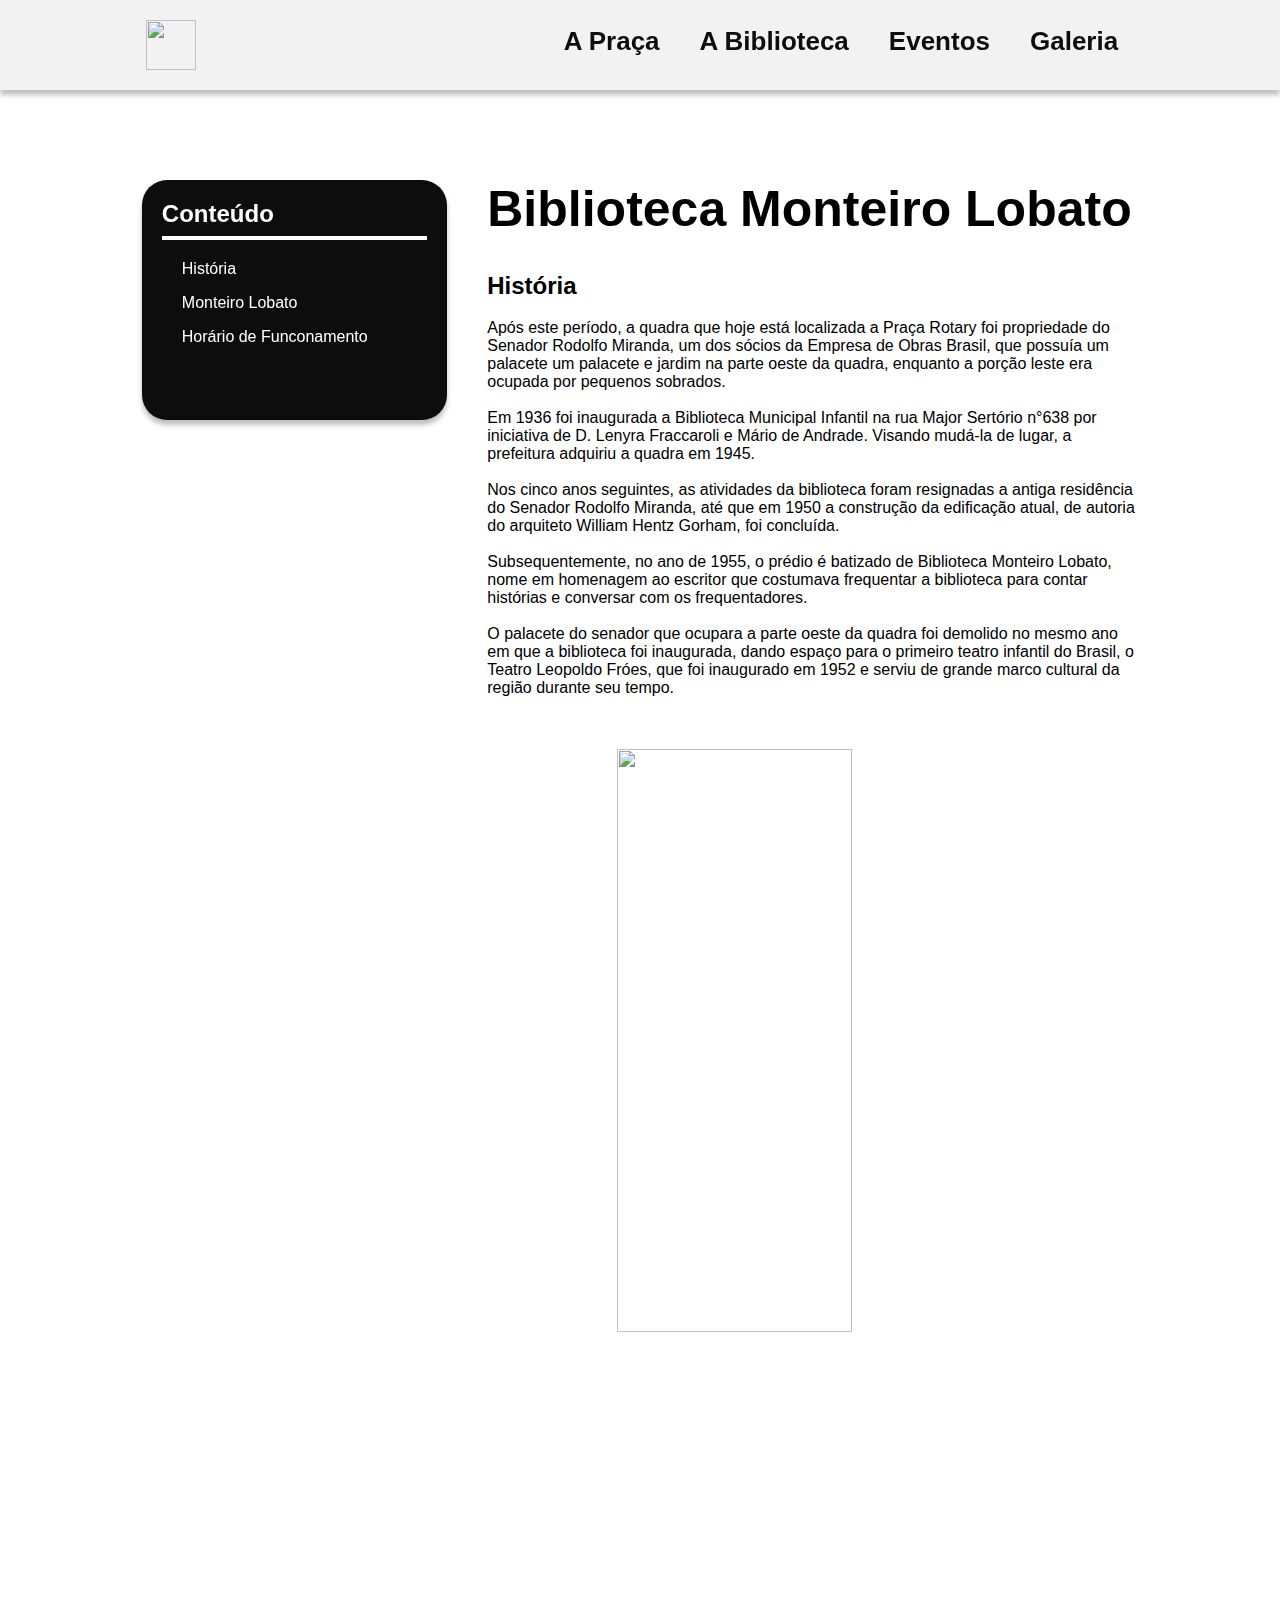
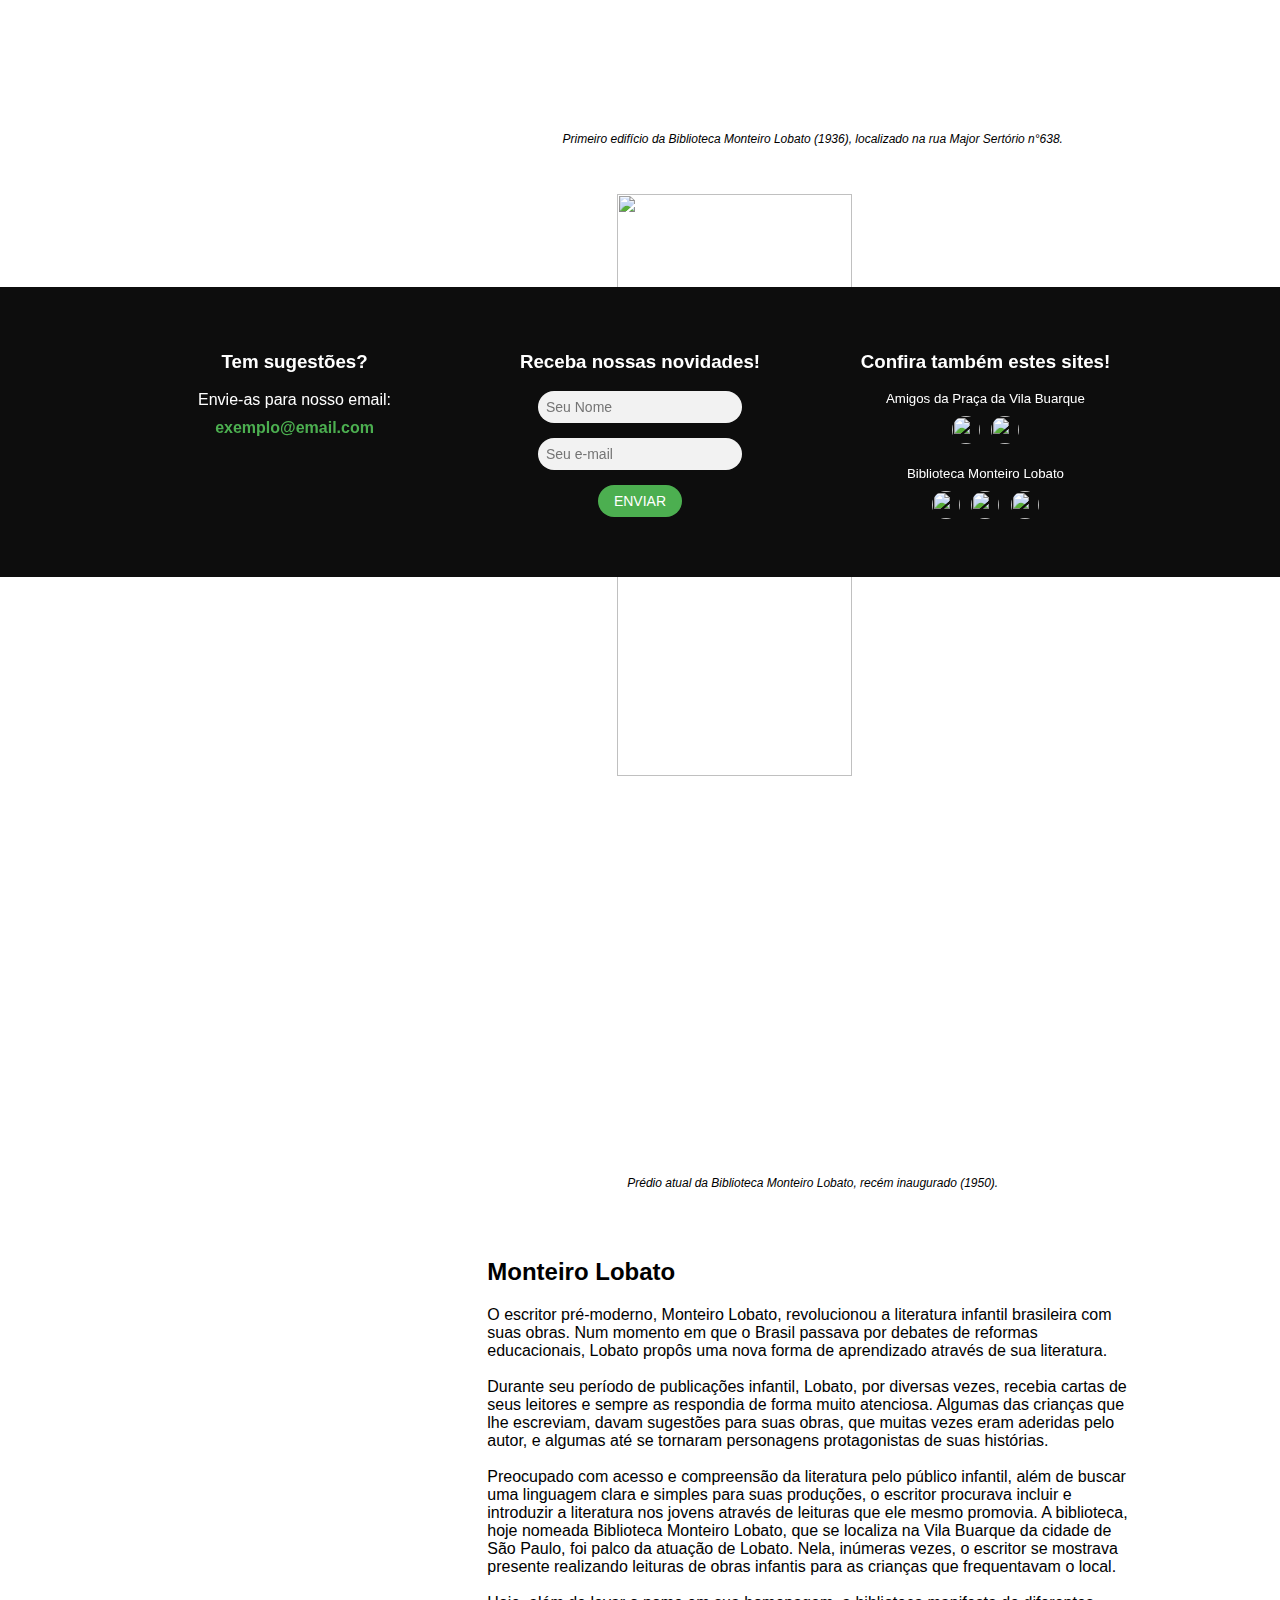
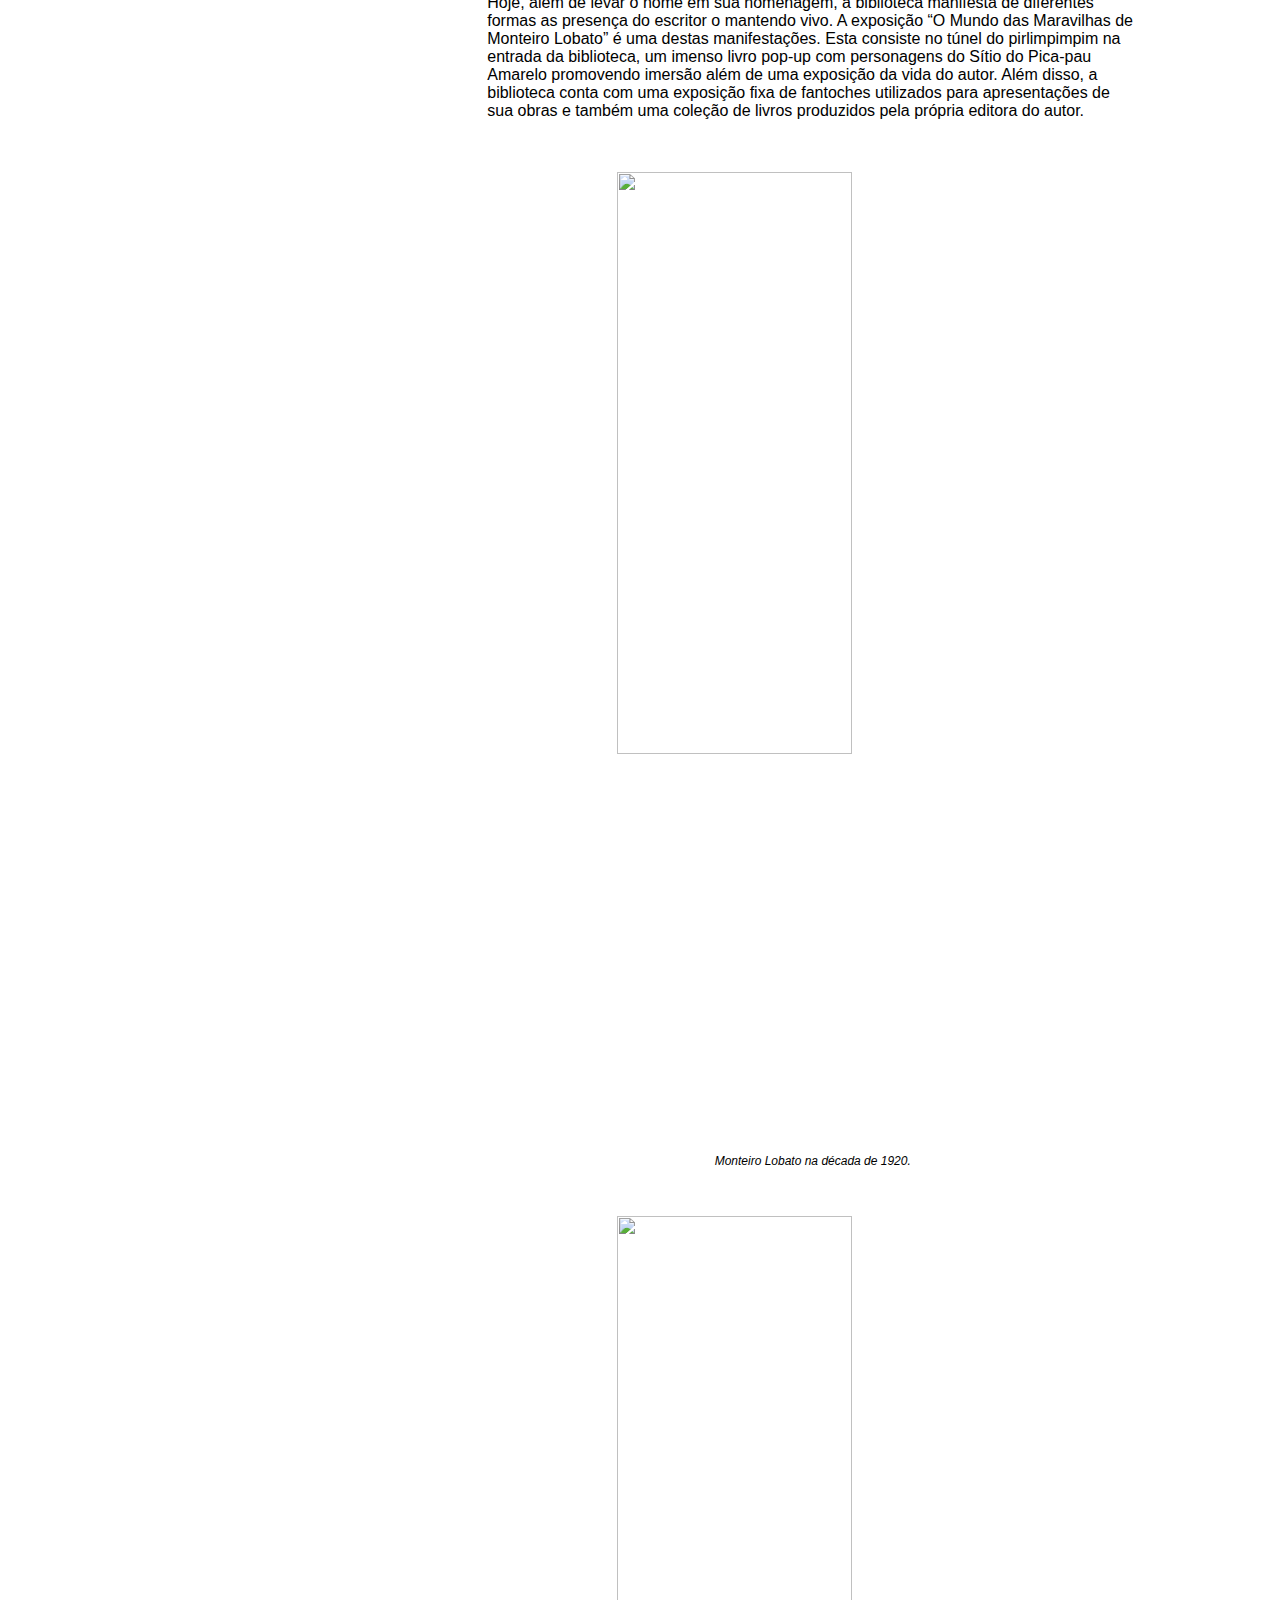
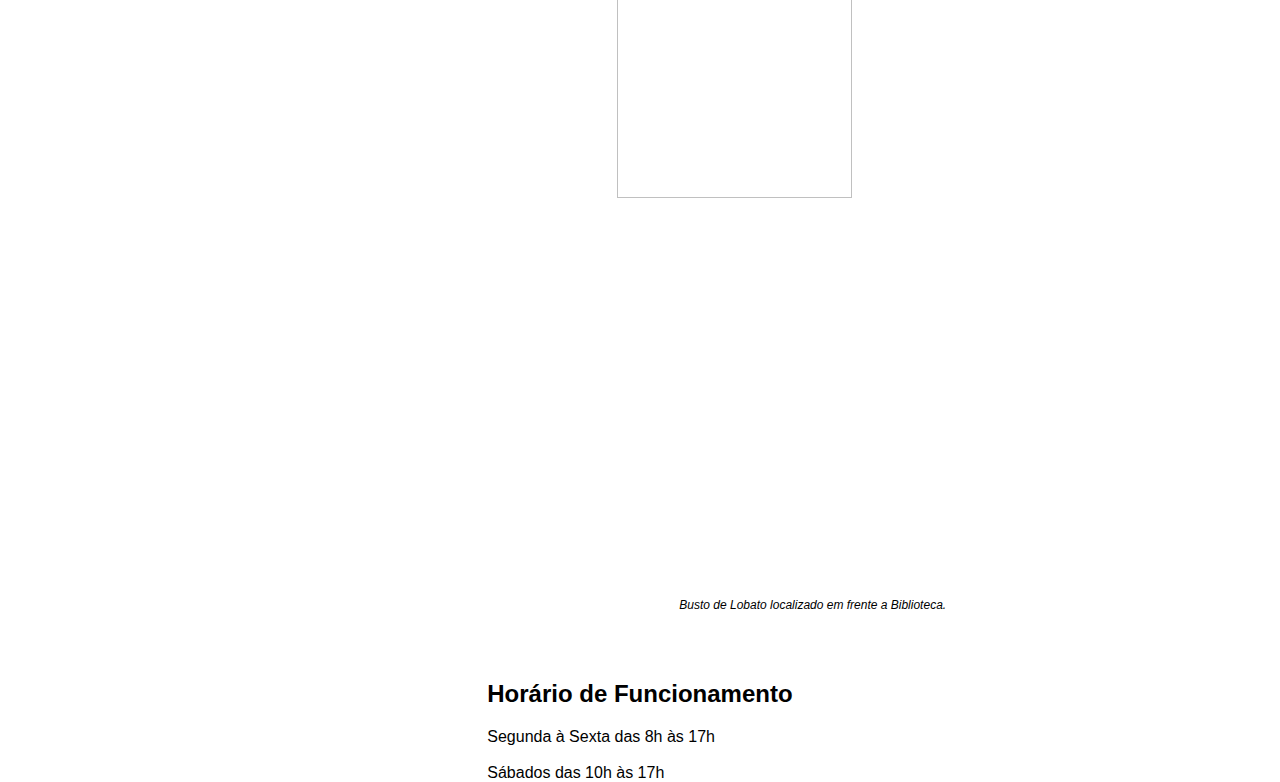
==== biblioteca.html @ 092bfb39 "Add files via upload" ====
<html>
	<head>
		<title>Praça da Vila Buarque</title>
		<link rel="stylesheet" type="text/CSS" href="estilo.css">
		<meta lange="pt-BR" />
		<meta charset="utf-8"/>
	</head>

  <body>
		<div class="grid">

			<header></header>

			<div class="headermenu">
					<ul class="navigation-menu">

						<div class="headerlogo">
							<li><a href="index.html"><img id="logo" src="assets/Logo.png"></a></li>
						</div>

						<div class="headerlinks">
							<li>
								<a href="praca.html">A Praça</a>
								<ul class="navigation-sub-menu">
									<li><a href="praca.html#praca_historia">História</a></li>
									<li><a href="praca.html#praca_como">Como Chegar</a></li>
									<li><a href="praca.html#praca_horario">Horário de Funcionamento</a></li>
								</ul>
							</li>

							<li>
								<a href="biblioteca.html">A Biblioteca</a>
								<ul class="navigation-sub-menu">
									<li><a href="biblioteca.html#biblioteca_historia">História</a></li>
									<li><a href="biblioteca.html#biblioteca_lobato">Monteiro Lobato</a></li>
									<li><a href="biblioteca.html#biblioteca_horario">Horário de Funcionamento</a></li>
								</ul>
							</li>

							<li>
								<a href="">Eventos</a>
								<ul class="navigation-sub-menu">
									<li><a href="">Linha do Tempo</a></li>
									<li><a href="">Divulgue seu evento!</a></li>
								</ul>
							</li>

							<li>
								<a href="">Galeria</a>
								<ul class="navigation-sub-menu">
									<li><a href="">Eventos Passados</a></li>
									<li><a href="">Fotos Históricas</a></li>
									<li><a href="">Praça</a></li>
									<li><a href="">Biblioteca</a></li>
								</ul>
							</li>

						</div>
					</ul>
				</div>



			<div class="Sidebar">
				<h2> Conteúdo </h2>
				<p><a href="#biblioteca_historia">História</a></p>
				<p><a href="#biblioteca_lobato">Monteiro Lobato</a></p>
				<p><a href="#biblioteca_horario">Horário de Funconamento</a></p>
			</div>


			<div class="Conteudo">
				<h1> Biblioteca Monteiro Lobato </h1>
				<h2 id="biblioteca_historia"> História </h2>
				<p>
					Após este período, a quadra que hoje está localizada a Praça Rotary foi propriedade do Senador Rodolfo Miranda, um dos sócios da Empresa de Obras Brasil, que possuía um palacete um palacete e jardim na parte oeste da quadra, enquanto a porção leste era ocupada por pequenos sobrados.
					<br><br>
					Em 1936 foi inaugurada a Biblioteca Municipal Infantil na rua Major Sertório n°638 por iniciativa de D. Lenyra Fraccaroli e Mário de Andrade. Visando mudá-la de lugar, a prefeitura adquiriu a quadra em 1945.
					<br><br>
					Nos cinco anos seguintes, as atividades da biblioteca foram resignadas a antiga residência do Senador Rodolfo Miranda, até que em 1950 a construção da edificação atual, de autoria do arquiteto William Hentz Gorham, foi concluída.
					<br><br>
					Subsequentemente, no ano de 1955, o prédio é batizado de Biblioteca Monteiro Lobato, nome em homenagem ao escritor que costumava frequentar a biblioteca para contar histórias e conversar com os frequentadores.
					<br><br>
					O palacete do senador que ocupara a parte oeste da quadra foi demolido no mesmo ano em que a biblioteca foi inaugurada, dando espaço para o primeiro teatro infantil do Brasil, o Teatro Leopoldo Fróes, que foi inaugurado em 1952 e serviu de grande marco cultural da região durante seu tempo.
				</p>
				<br><br>
				<img id="imagemhistoria" src="assets/Biblioteca 1.png">
				<p id="legenda"> Primeiro edifício da Biblioteca Monteiro Lobato (1936), localizado na rua Major Sertório n°638. </p>
				<br><br>
				<img id="imagemhistoria" src="assets/Biblioteca 2.png">
				<p id="legenda">Prédio atual da Biblioteca Monteiro Lobato, recém inaugurado (1950).</p>
				<br><br>
				<h2 id="biblioteca_lobato"> Monteiro Lobato </h2>
				<p>
					O escritor pré-moderno, Monteiro Lobato, revolucionou a literatura infantil brasileira com suas obras. Num momento em que o Brasil passava por debates de reformas educacionais, Lobato propôs uma nova forma de aprendizado através de sua literatura.
					<br><br>
					Durante seu período de publicações infantil, Lobato, por diversas vezes, recebia cartas de seus leitores e sempre  as respondia de forma muito atenciosa. Algumas das crianças que lhe escreviam, davam sugestões para suas obras, que muitas vezes eram aderidas pelo autor, e algumas até se tornaram personagens protagonistas de suas histórias.
					<br><br>
					Preocupado com  acesso e compreensão da literatura pelo público infantil, além de buscar uma linguagem clara e simples para suas produções, o escritor procurava incluir e introduzir a literatura nos jovens através de leituras que ele mesmo promovia. A biblioteca, hoje nomeada Biblioteca Monteiro Lobato, que se localiza na Vila Buarque da cidade de São Paulo, foi palco da atuação de Lobato. Nela, inúmeras vezes, o escritor se mostrava presente realizando leituras de obras infantis para as crianças que frequentavam o local.
					<br><br>
					Hoje, além de levar o nome em sua homenagem, a biblioteca manifesta de diferentes formas as presença do escritor o mantendo vivo. A exposição “O Mundo das Maravilhas de Monteiro Lobato” é uma destas manifestações. Esta consiste no túnel do pirlimpimpim na entrada da biblioteca, um imenso livro pop-up com personagens do Sítio do Pica-pau Amarelo promovendo imersão  além de uma exposição da vida do autor. Além disso, a biblioteca conta com uma exposição fixa de fantoches utilizados para apresentações de sua obras e também uma coleção de livros produzidos pela própria editora do autor.
				</p>
				<br><br>
				<img id="imagemhistoria" src="assets/Monteiro Lobato 1.jpg">
				<p id="legenda">Monteiro Lobato na década de 1920.</p>
				<br><br>
				<img id="imagemhistoria" src="assets/Monteiro Lobato 2.jpeg">
				<p id="legenda">Busto de Lobato localizado em frente a Biblioteca.</p>
				<br><br>
				<h2 id="biblioteca_horario"> Horário de Funcionamento </h2>
				<p>
					Segunda à Sexta das 8h às 17h
					<br><br>
					Sábados das 10h às 17h
				</p>
			</div>




			<footer></footer>

			<div class="sugestoes">
				<h3>Tem sugestões?</h3>
				<p>
					Envie-as para nosso email:
					<div id="email">exemplo@email.com</div>
				</p>
			</div>

			<div class="novidades">
				<h3>Receba nossas novidades!</h3>
				<form class="login-form">
					<input type="text" placeholder="Seu Nome"/><br>
					<input type="text" placeholder="Seu e-mail"/><br>
					<button>Enviar</button>
				</form>
			</div>

			<div class="parceiros">
				<h3>Confira também estes sites!</h3>
				<h5>Amigos da Praça da Vila Buarque</h5>
				<a href="https://vilabuarque.pracas.co/" target="_blank"> <img src="assets/Ícone - Facebook.png" id="icone_parceiro"></a>
				<a href="https://pt-br.facebook.com/pg/pracadavilabuarque" target="_blank"> <img src="assets/Ícone - praca.png" id="icone_parceiro"></a><br>
				<h5>Biblioteca Monteiro Lobato</h5>
				<a href="https://pt-br.facebook.com/bijmlobato/" target="_blank"> <img src="assets/Ícone - Facebook.png" id="icone_parceiro"></a>
				<a href="https://www.prefeitura.sp.gov.br/cidade/secretarias/cultura/bibliotecas/monteiro_lobato/" target="_blank"> <img src="assets/Ícone - Prefeitura.png" id="icone_parceiro"></a>
				<a href="https://www.instagram.com/bibliotecaijmonteirolobato/" target="_blank"> <img src="assets/Ícone - Instagram.png" id="icone_parceiro"></a>
			</div>



		</div>
  </body>
</html>
---- estilo.css ----
/* - TIPOGRAFIA - */

@font-face {
    font-family: 'Gotham Rounded';
    src: url(fonts/gotham-rounded-book.eot);
    src: url(fonts/gotham-rounded-book.woff) format('woff'),
         url(fonts/gotham-rounded-book.svg) format('svg'),
         url(fonts/gotham-rounded-book.ttf) format('truetype');
    font-weight: normal;
    font-style: normal;
}

@fontface{
  font-family: 'Gotham Rounded';
  src: url(fonts/gotham-rounded-medium.eot);
  src: url(fonts/gotham-rounded-medium.woff) format('woff'),
       url(fonts/gotham-rounded-medium.svg) format('svg'),
       url(fonts/gotham-rounded-medium.ttf) format('truetype');
  font-weight: bold;
  font-style: normal;
}

@fontface{
  font-family: 'Gotham Rounded';
  src: url(fonts/gotham-rounded-bold.eot);
  src: url(fonts/gotham-rounded-bold.woff) format('woff'),
       url(fonts/gotham-rounded-bold.svg) format('svg'),
       url(fonts/gotham-rounded-bold.ttf) format('truetype');
  font-weight: lighter;
  font-style: normal;
}

p{
  font-weight: normal;
}

h1, h5{
  font-weight: bolder;
}

h2, h3{
  font-weight: bold;
}





/* - GRID - */

body{
  font-family: "Gotham Rounded", Arial, sans-serif;
  font-weight: bold;
  margin: 0;
}

.grid{
  display:grid;
  grid-template-areas: "header header header header header"
                       "slideshow slideshow slideshow slideshow slideshow"
                       ". eventoinicial eventoinicial eventoinicial ."
                       ". sidebar conteudo conteudo ."
                       "footer footer footer footer footer";
  grid-template-columns: 1fr 3fr 3fr 3fr 1fr;
  column-gap: 40px;
}





/* - HEADER - */

header{
  background: #f2f2f2;
  grid-area: header;
  height: 90px;
  z-index: 10;
  box-shadow: 0px 5px 5px 0 rgba(0, 0, 0, 0.25);
}

.headermenu{
  grid-area: 1 / 2 / 2 / 5;
  z-index: 50;
  padding: 0;
  align-self: center;
  z-index: 11;
}

.headerlogo{
  float: left;
  padding: 0 !important;
}

#logo{
  height: 50px;
}

ul.navigation-menu .headerlogo li a:link, .navigation-menu .headerlogo li a:visited {
  padding: 4px !important;
}

.headerlinks{
  float: right;
}

ul.navigation-menu {
  position: relative;
  margin: 0;
  padding: 0;
  list-style-type: none;
}

ul.navigation-menu li {
  float: left;
}

ul.navigation-menu li:hover {
  background-color: #bfbfbf; /*Cor de hover dos itens */
  border-radius: 25px;
}

ul.navigation-menu li a:link, .navigation-menu li a:visited {
  display: block;
  padding: 10px 20px 10px 20px;
  font-size: 26px;
  font-weight: bold;
  text-decoration: none;
  color: #0d0d0d; /*Cor do texto dos itens princiapis*/
}

ul.navigation-sub-menu {
  visibility: hidden;
  position: absolute;
  z-index: 10001;
  margin: 0px 0px 0px 0px;
  padding: 0px 0px 0px 0px;
  box-shadow: 1px 1px 2px rgba(0, 0, 0, 0.5);
  list-style-type: none;
}

ul.navigation-menu li:hover > ul.navigation-sub-menu {
  visibility: visible;
}

ul.navigation-sub-menu li {
  float: none;
}

ul.navigation-sub-menu li a:link, .navigation-sub-menu li a:visited {
  display: block;
  padding: 5px 20px 5px 20px;
  font-size: 13px;
  font-weight: normal;
  color: #0d0d0d; /*Cor do texto do submenu*/
  text-shadow: 0px 0px;
}

.navigation-menu ul {
  background: #d9d9d9; /*Cor do fundo do submenu*/
  border-radius: 15px;
  padding: 5px;
  width: auto;
}





/* - SLIDESHOW - */

.slideshow{
  grid-area: slideshow;
  height: 600px;
  margin-bottom: 90px;
}


.CSSgal {
	position: relative;
	overflow: hidden;
}

/* SLIDER */

.CSSgal .slider {
	height: 100%;
	white-space: nowrap;
	font-size: 0;
	transition: 0.8s;
}

/* SLIDES */

.CSSgal .slider > * {
	font-size: 1rem;
	display: inline-block;
	white-space: normal;
	vertical-align: top;
	height: 100%;
	width: 100%;
	background: none 50% no-repeat;
	background-size: cover;
}

/* PREV/NEXT, CONTAINERS & ANCHORS */

.CSSgal .prevNext {
	position: absolute;
	z-index: 1;
	top: 50%;
	width: 100%;
	height: 0;
}

.CSSgal .prevNext > div+div {
	visibility: hidden; /* Hide all but first P/N container */
}

.CSSgal .prevNext a {
	background: #fff;
	position: absolute;
	width:       60px;
	height:      60px;
	line-height: 60px; /* If you want to place numbers */
	text-align: center;
	opacity: 0.7;
	-webkit-transition: 0.3s;
					transition: 0.3s;
	-webkit-transform: translateY(-50%);
					transform: translateY(-50%);
	left: 0;
}
.CSSgal .prevNext a:hover {
	opacity: 1;
}
.CSSgal .prevNext a+a {
	left: auto;
	right: 0;
}

/* NAVIGATION */

.CSSgal .bullets {
	position: absolute;
	z-index: 2;
	bottom: 0;
	padding: 10px 0;
	width: 100%;
	text-align: center;
}
.CSSgal .bullets > a {
	display: inline-block;
	width:       30px;
	height:      30px;
	line-height: 30px;
	text-decoration: none;
	text-align: center;
	background: rgba(255, 255, 255, 1);
	-webkit-transition: 0.3s;
					transition: 0.3s;
}
.CSSgal .bullets > a+a {
	background: rgba(255, 255, 255, 0.5); /* Dim all but first */
}
.CSSgal .bullets > a:hover {
	background: rgba(255, 255, 255, 0.7) !important;
}

/* NAVIGATION BUTTONS */
/* ALL: */
.CSSgal >s:target ~ .bullets >* {      background: rgba(255, 255, 255, 0.5);}
/* ACTIVE */
#s1:target ~ .bullets >*:nth-child(1) {background: rgba(255, 255, 255,   1);}
#s2:target ~ .bullets >*:nth-child(2) {background: rgba(255, 255, 255,   1);}
#s3:target ~ .bullets >*:nth-child(3) {background: rgba(255, 255, 255,   1);}
#s4:target ~ .bullets >*:nth-child(4) {background: rgba(255, 255, 255,   1);}
/* More slides? Add here more rules */

/* PREV/NEXT CONTAINERS VISIBILITY */
/* ALL: */
.CSSgal >s:target ~ .prevNext >* {      visibility: hidden;}
/* ACTIVE: */
#s1:target ~ .prevNext >*:nth-child(1) {visibility: visible;}
#s2:target ~ .prevNext >*:nth-child(2) {visibility: visible;}
#s3:target ~ .prevNext >*:nth-child(3) {visibility: visible;}
#s4:target ~ .prevNext >*:nth-child(4) {visibility: visible;}
/* More slides? Add here more rules */

/* SLIDER ANIMATION POSITIONS */

#s1:target ~ .slider {transform: translateX(   0%); -webkit-transform: translateX(   0%);}
#s2:target ~ .slider {transform: translateX(-100%); -webkit-transform: translateX(-100%);}
#s3:target ~ .slider {transform: translateX(-200%); -webkit-transform: translateX(-200%);}
#s4:target ~ .slider {transform: translateX(-300%); -webkit-transform: translateX(-300%);}
/* More slides? Add here more rules */


/* YOU'RE THE DESIGNER!
   ____________________
   All above was mainly to get it working :)
   CSSgal CUSTOM STYLES / OVERRIDES HERE: */

.CSSgal{
	color: #fff;
	text-align: center;
}
.CSSgal .slider h2 {
	margin-top: 40vh;
	font-weight: 200;
	font-size: 3em;
}
.CSSgal a {
	border-radius: 50%;
	margin: 0 5px;
	color: rgba(0,0,0,0.8);
	text-decoration: none;
}






/* - EVENTOS PÁGINA PRINCIPAL - */

.eventoinicial{
  grid-area: eventoinicial;
  margin-bottom: 90px;
  display: grid;
  grid-template-areas: "titulo titulo titulo"
                       "none none none";
  grid-template-rows: 80px auto;
  grid-template-columns: 1fr 1fr 1fr;
  grid-column-gap: 40px;
}

.eventoinicial .título{
  grid-area: titulo;
  font-size: 32px;
}

.eventoinicial .caixaevento{
  background: aqua;
}




/* - CAIXA EVENTO - */

.caixaevento{
  display: grid;
  grid-template-areas: "fotoevento"
                       "infoevento";
  grid-template-columns: auto
  grid-template-rows: 180px 45px;
  grid-row-gap: 0;
  width: auto;
  margin: 0;
  box-shadow: 0 5px 5px 0 rgba(0, 0, 0, 0.4);
  border-radius: 25px;
}

.fotoevento{
  grid-area: fotoevento;
  width: 100%;
}


.nomeevento{
  grid-area: 1 / 1 / 2 / 2;
  align-self: end;
  padding: 4px 20px;
  z-index: 5;
  color: white;
  font-size: 28px;
  background-color: rgba(0, 0, 0, 0.5);
}

.infoevento{
  grid-area: infoevento;
  text-transform: uppercase;
  text-align: center;
  font-size: 14px;
  height: 45px;
  padding-left: 30px;
  padding-right: 30px;
  padding-top: 14px;
  box-sizing: border-box;
  align-self: stretch;
  display: flex;
  justify-content: space-between;
  background: #f2f2f2;
  color: #1a1a1a;
  border-radius: 0 0 25px 25px;
}

.caixaevento .foto{
  width: 371px;
  height: 210px;
  object-fit: cover;
  border-radius: 25px 25px 0 0;
}

.caixaevento .icone{
  height: 11px;
}





/*-CONTEUDO PRINCIPAL DE CADA PÁGINA - */

.conteudo{
  grid-area: conteudo;
  height: auto;
  margin-bottom: 90px;
  margin-top: 90px;
}

.conteudo h1{
  margin-top: 0;
  font-size: 50px;
}


#imagemhistoria{
  display: block;
  margin-left: auto;
  margin-right: auto;
  width: 60%;
}

#legenda{
  font-size: 12px;
  font-style: italic;
  text-align: center;
}





/* - BARRA LATERAL DE NAVEGAÇÃO - */

.sidebar{
  background: #0d0d0d; /*cor da barra lateral*/
  grid-area: sidebar;
  height: 200px;
  margin-bottom: 90px;
  margin-top: 90px;
  padding: 20px;
  border-radius: 25px 25px 25px 25px;
  position: sticky;
  top: 60px;
  left: 0;
  box-shadow: 0px 5px 5px 0 rgba(0, 0, 0, 0.25);
}

.sidebar p, .sidebar a, .sidebar a:visited, .sidebar h2{
  color: white;
  text-decoration: none;
}

.sidebar h2{
  margin-top: 0;
  padding-bottom: 8px;
  border-bottom: 4px solid white;
}

.sidebar p{
  padding-left: 20px;
}

.sidebar a:hover{
  color: #4CAF50;
  font-weight: bolder;
}





/* - FOOTER - */

footer{
  background: #0d0d0d;
  grid-area: footer;
  height: 290px;
}

.sugestoes{
  grid-area: 5 / 2 / 6 / 3;
  z-index: 50;
  justify-self: center;
  text-align: center;
  padding-top: 45px;
  color: #ffffff;
}

.sugestoes p{
  margin: 0.6em;
}

#email{
  color: #4CAF50
}

.novidades{
  grid-area: 5 / 3 / 6 / 4;
  z-index: 50;
  justify-self: center;
  text-align: center;
  padding-top: 45px;
  color: #ffffff;
}

.novidades input{
  outline: 0;
  background: #f2f2f2;
  border: 0;
  margin: 0 0 15px;
  padding: 8px;
  font-size: 14px;
  box-sizing: border-box;
  border-radius: 25px;
  width: 85%;
}

.novidades button {
  text-transform: uppercase;
  outline: 0;
  background: #4CAF50;
  border: 0;
  padding: 8px 16px;
  color: #FFFFFF;
  font-size: 14px;
  border-radius: 25px;
  cursor: pointer;
}

.novidades button:hover {
  background: #3e8e41;
}

.parceiros{
  grid-area: 5 / 4 / 6 / 5;
  z-index: 50;
  justify-self: center;
  text-align: center;
  padding-top: 45px;
  color: #ffffff;
}

.parceiros h5{
  margin-top: 1.4em;
  margin-bottom: 0.7em;
  padding: 0;
  font-weight: 400;
}

#icone_parceiro{
  height: 28px;
  border-radius: 100px;
  margin: 0 3.5px;
}
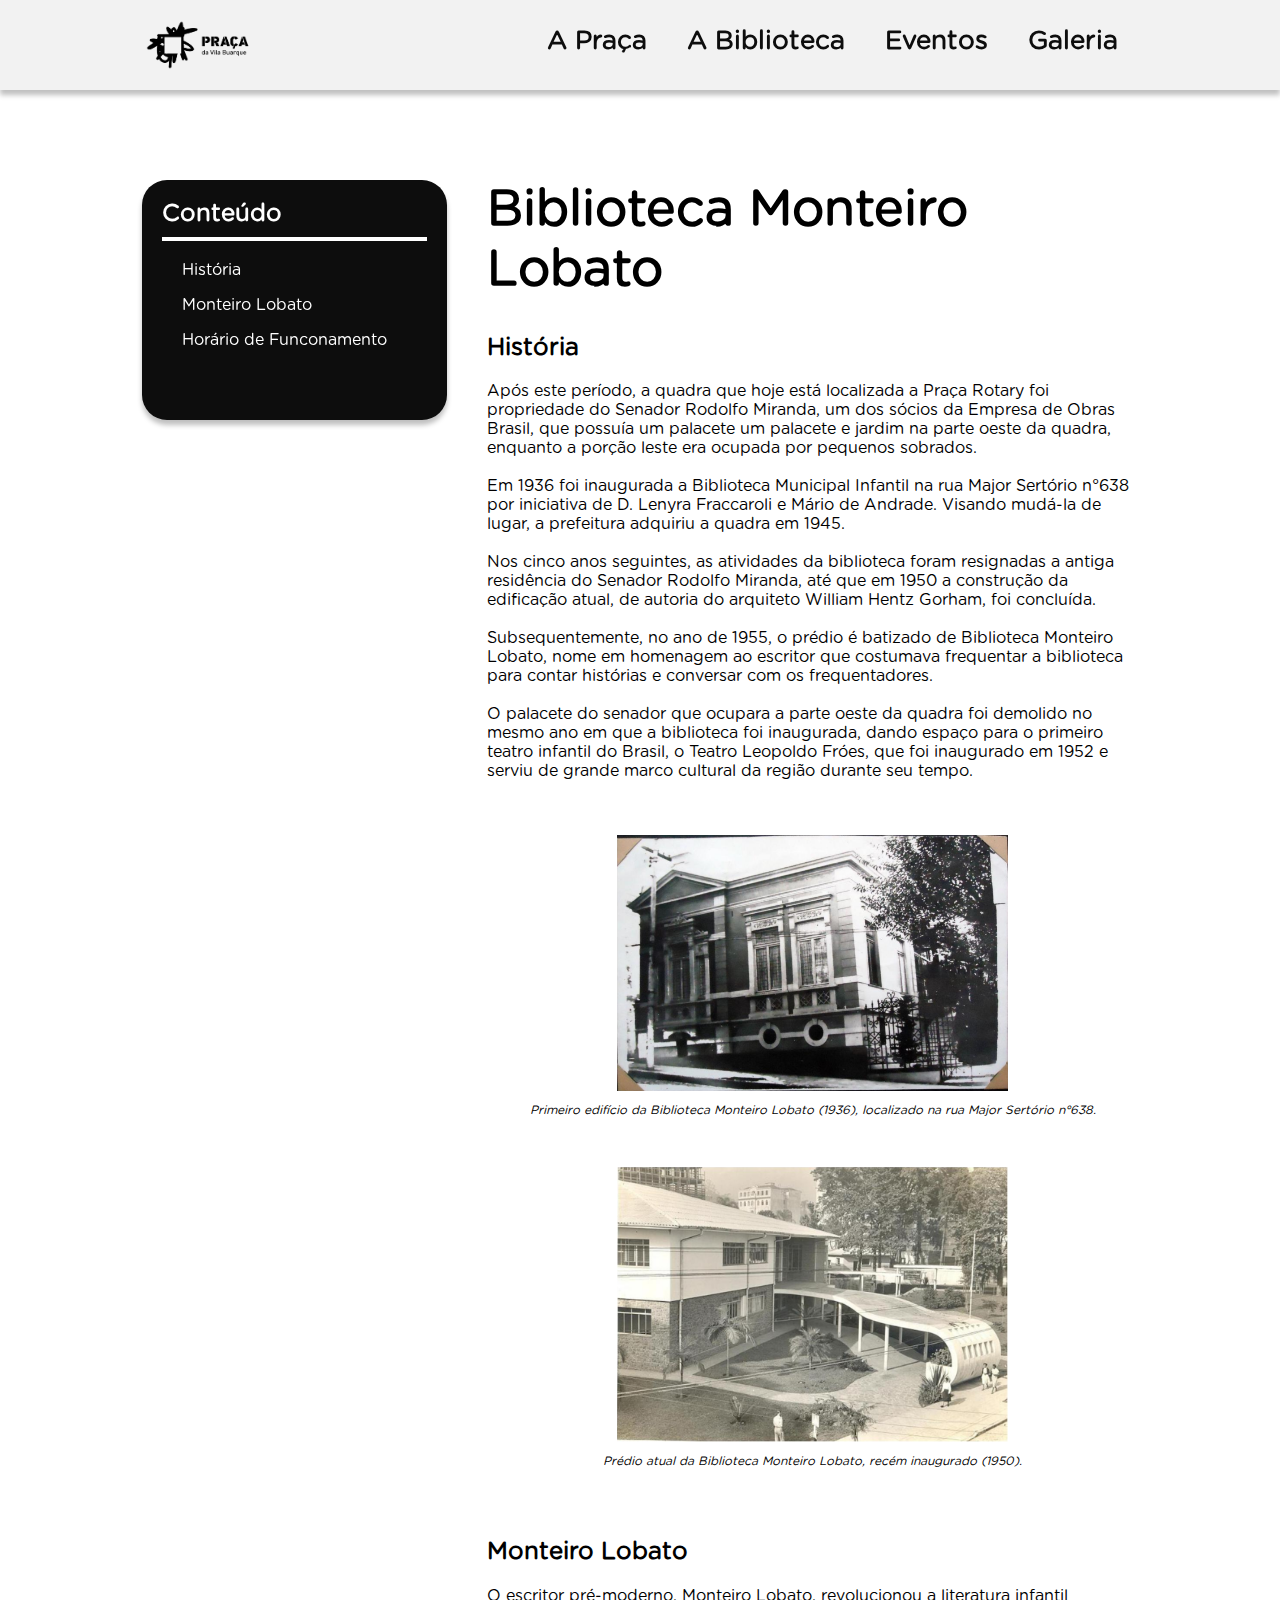
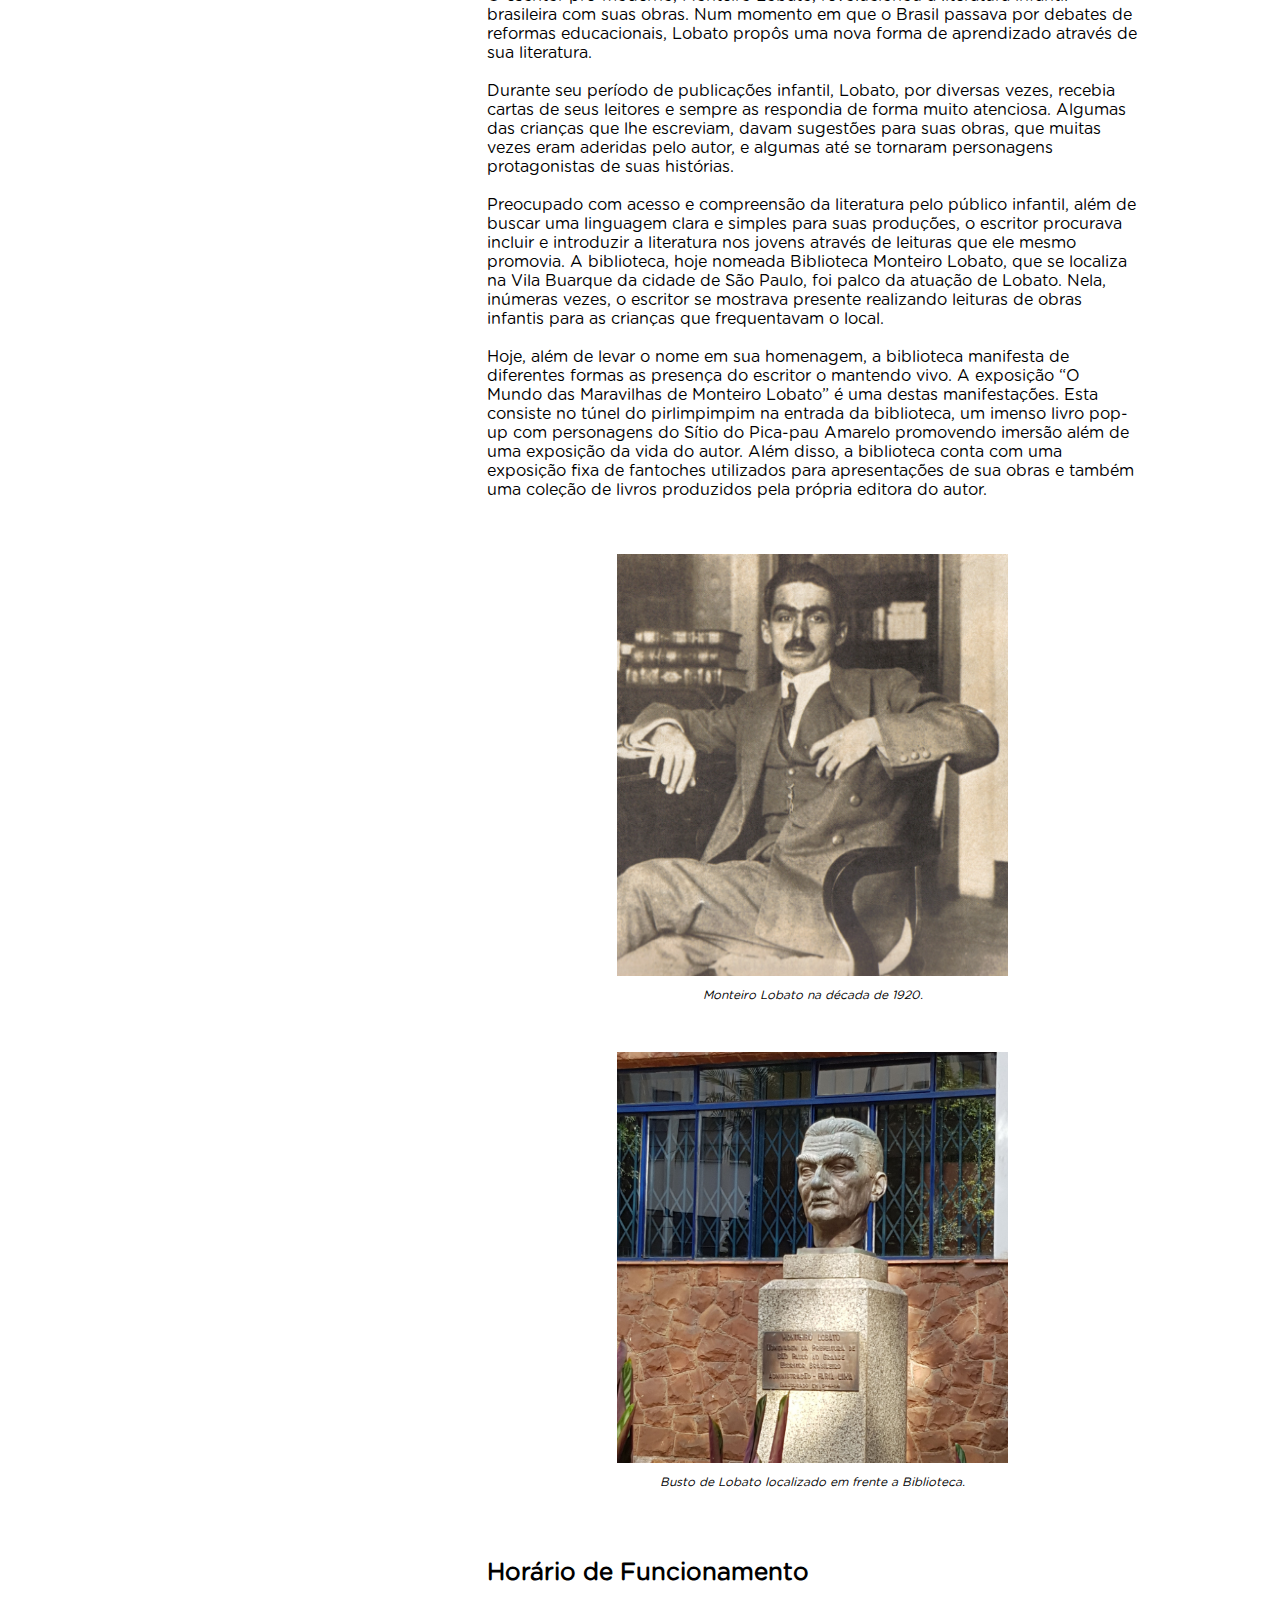
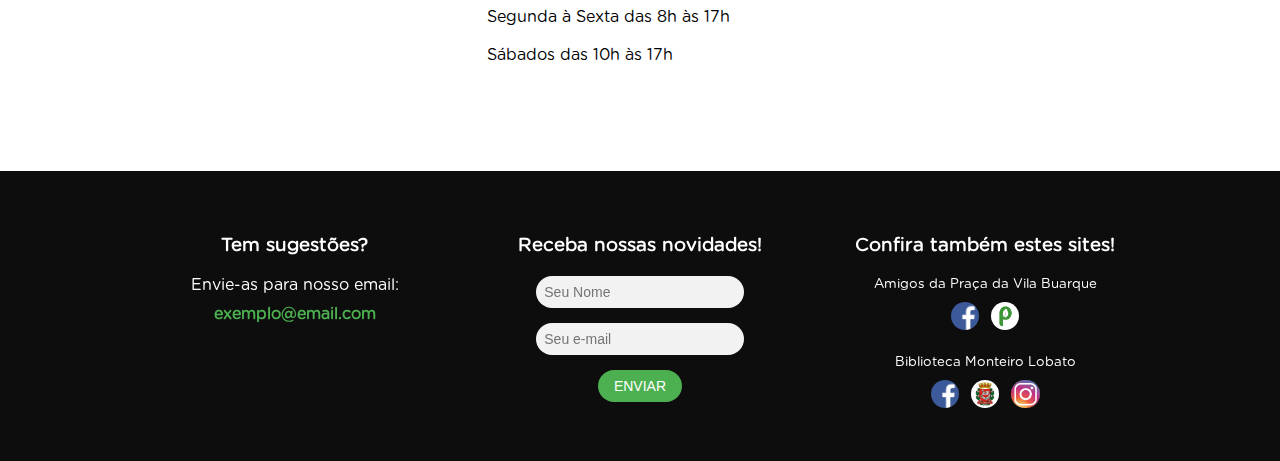
==== commit 083496bb: "Add files via upload" ====
--- a/biblioteca.html
+++ b/biblioteca.html
@@ -48,10 +48,10 @@
 							<li>
 								<a href="">Galeria</a>
 								<ul class="navigation-sub-menu">
-									<li><a href="">Eventos Passados</a></li>
-									<li><a href="">Fotos Históricas</a></li>
-									<li><a href="">Praça</a></li>
-									<li><a href="">Biblioteca</a></li>
+									<li><a href="galeria 1.html">Eventos Passados</a></li>
+									<li><a href="galeria 2.html">Fotos Históricas</a></li>
+									<li><a href="galeria 3.html">Praça</a></li>
+									<li><a href="galeria 4.html">Biblioteca</a></li>
 								</ul>
 							</li>
 
@@ -140,8 +140,8 @@
 			<div class="parceiros">
 				<h3>Confira também estes sites!</h3>
 				<h5>Amigos da Praça da Vila Buarque</h5>
-				<a href="https://vilabuarque.pracas.co/" target="_blank"> <img src="assets/Ícone - Facebook.png" id="icone_parceiro"></a>
-				<a href="https://pt-br.facebook.com/pg/pracadavilabuarque" target="_blank"> <img src="assets/Ícone - praca.png" id="icone_parceiro"></a><br>
+				<a href="https://pt-br.facebook.com/pg/pracadavilabuarque" target="_blank"> <img src="assets/Ícone - Facebook.png" id="icone_parceiro"></a>
+				<a href="https://vilabuarque.pracas.co/" target="_blank"> <img src="assets/Ícone - praca.png" id="icone_parceiro"></a><br>
 				<h5>Biblioteca Monteiro Lobato</h5>
 				<a href="https://pt-br.facebook.com/bijmlobato/" target="_blank"> <img src="assets/Ícone - Facebook.png" id="icone_parceiro"></a>
 				<a href="https://www.prefeitura.sp.gov.br/cidade/secretarias/cultura/bibliotecas/monteiro_lobato/" target="_blank"> <img src="assets/Ícone - Prefeitura.png" id="icone_parceiro"></a>
--- a/estilo.css
+++ b/estilo.css
@@ -296,25 +296,22 @@
 /* More slides? Add here more rules */
 
 
-/* YOU'RE THE DESIGNER!
-   ____________________
-   All above was mainly to get it working :)
-   CSSgal CUSTOM STYLES / OVERRIDES HERE: */
-
-.CSSgal{
-	color: #fff;
-	text-align: center;
-}
-.CSSgal .slider h2 {
-	margin-top: 40vh;
-	font-weight: 200;
-	font-size: 3em;
-}
+
+
+
 .CSSgal a {
 	border-radius: 50%;
 	margin: 0 5px;
 	color: rgba(0,0,0,0.8);
 	text-decoration: none;
+}
+
+
+
+/*- IMAGENS DOS SLIDES - */
+
+#imagemslide{
+  width: 100%;
 }
 
 
@@ -341,8 +338,12 @@
 }
 
 .eventoinicial .caixaevento{
-  background: aqua;
-}
+  background: rgba(0 0 0 0);
+}
+
+
+
+
 
 
 
@@ -353,8 +354,7 @@
   display: grid;
   grid-template-areas: "fotoevento"
                        "infoevento";
-  grid-template-columns: auto
-  grid-template-rows: 180px 45px;
+  grid-template-columns: auto;
   grid-row-gap: 0;
   width: auto;
   margin: 0;
@@ -439,7 +439,37 @@
   text-align: center;
 }
 
-
+#mockupmapa{
+  display: block;
+  margin-left: auto;
+  margin-right: auto;
+  width: 60%;
+  border-radius: 25px 25px 25px 25px;
+  border: solid #0d0d0d;
+}
+
+
+/* - GALERIA PROVISÓRIA - */
+
+.conteudo table{
+  display: block;
+  margin-left: auto;
+  margin-right: auto;
+}
+
+.conteudo td{
+  padding: 16px;
+}
+
+.conteudo tr img{
+  width: 144px;
+  height: 144px;
+  object-fit: cover;
+  cursor: pointer;
+  border: 10px solid #fff;
+  border-radius: 5px;
+  box-shadow: 0px 0px 5px 1px rgba(0, 0, 0, 0.5);
+}
 
 
 
